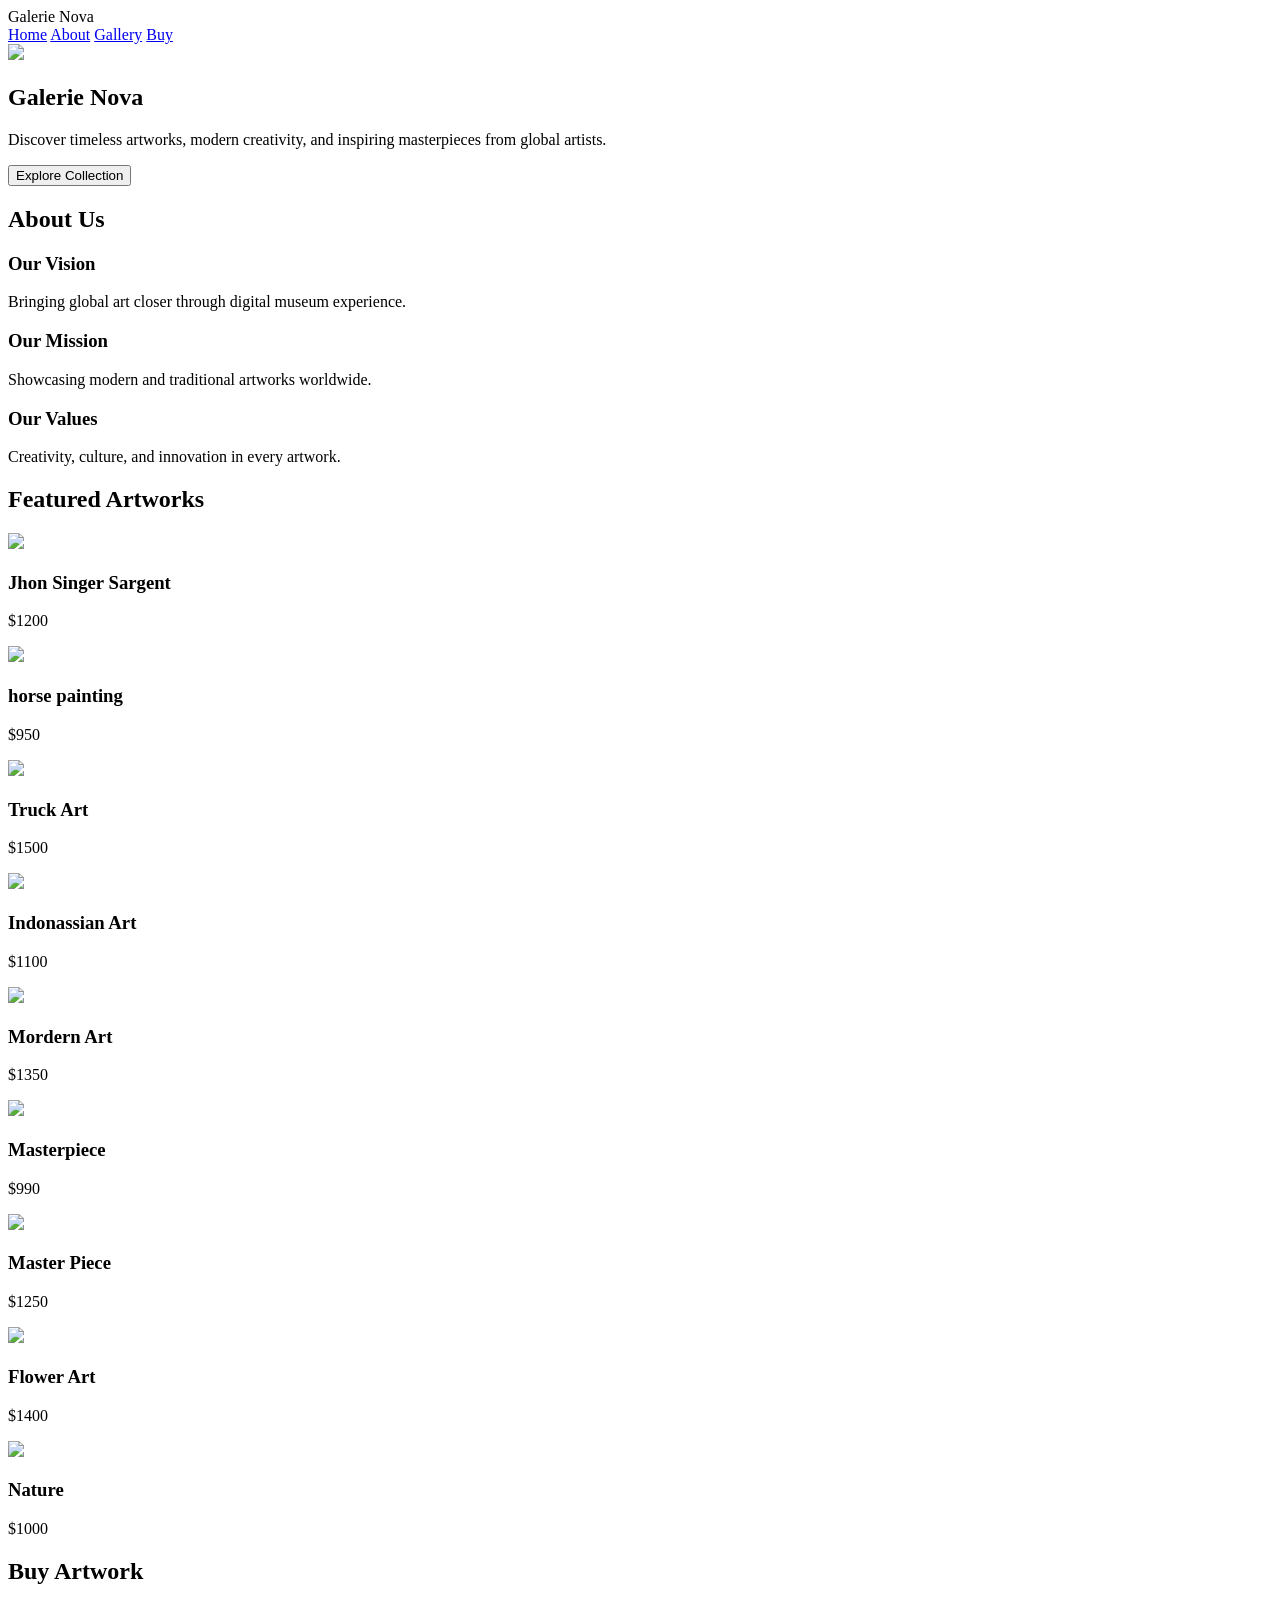
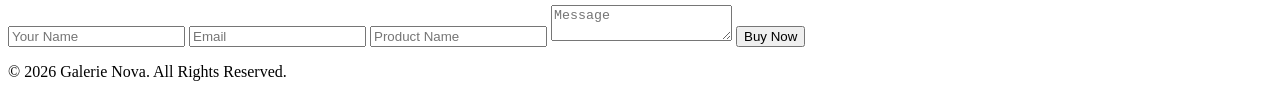
==== index.html @ bc822709 "add  project" ====
<!DOCTYPE html>
<html lang="en">
<head>
<meta charset="UTF-8">
<meta name="viewport" content="width=device-width, initial-scale=1.0">

<title>Galerie Nova</title>

<link href="https://fonts.googleapis.com/css2?family=Poppins:wght@300;400;500&family=Playfair+Display:wght@500;600&display=swap" rel="stylesheet">

<link rel="stylesheet" href="style.css">
</head>

<body>

<!-- NAVBAR -->
<nav class="navbar">

  <div class="logo">Galerie Nova</div>

  <div class="nav-links">
    <a href="#home">Home</a>
    <a href="#about">About</a>
    <a href="#gallery">Gallery</a>
    <a href="#buy">Buy</a>
  </div>

</nav>

<!-- HOME -->
<section class="home" id="home">

  <div class="slider">

  <div class="slide s1">
    <img src="images/home.png">
  </div>
  <div class="slide s2"></div>
  <div class="slide s3"></div>
  <div class="slide s4"></div>

  <div class="overlay">
    <h1>Galerie Nova</h1>
    <p>
      Discover timeless artworks, modern creativity, and inspiring masterpieces from global artists.
    </p>
    <button class="explore-btn" onclick="location.href='#gallery'">Explore Collection</button>
  </div>

</div>

</section>

<!-- ABOUT -->
<section class="about-section" id="about">

  <h2>About Us</h2>

  <div class="about-grid">

    <div class="about-card">
      <h3>Our Vision</h3>
      <p>Bringing global art closer through digital museum experience.</p>
    </div>

    <div class="about-card">
      <h3>Our Mission</h3>
      <p>Showcasing modern and traditional artworks worldwide.</p>
    </div>

    <div class="about-card">
      <h3>Our Values</h3>
      <p>Creativity, culture, and innovation in every artwork.</p>
    </div>

  </div>

</section>

<!-- GALLERY -->
<section class="gallery-section" id="gallery">

  <h2>Featured Artworks</h2>

  <div class="gallery-grid">

    <div class="card">
      <img src="images/pic1.jpg">
      <h3>Jhon Singer Sargent</h3>
      <p>$1200</p>
    </div>

    <div class="card">
      <img src="images/horse.jpg">
      <h3>horse painting</h3>
      <p>$950</p>
    </div>

    <div class="card">
      <img src="images/truck_art.jpg">
      <h3>Truck Art</h3>
      <p>$1500</p>
    </div>

    <div class="card">
      <img src="images/indonessian_art.jpg">
      <h3>Indonassian Art</h3>
      <p>$1100</p>
    </div>

    <div class="card">
      <img src="images/pic3.jpg">
      <h3>Mordern Art</h3>
      <p>$1350</p>
    </div>

    <div class="card">
      <img src="images/pic4.jpg">
      <h3>Masterpiece</h3>
      <p>$990</p>
    </div>

    <div class="card">
      <img src="images/pic5.jpg">
      <h3>Master Piece</h3>
      <p>$1250</p>
    </div>

    <div class="card">
      <img src="images/flower.jpg">
      <h3>Flower Art</h3>
      <p>$1400</p>
    </div>

    <div class="card">
      <img src="images/itlay_Nature.jpg">
      <h3>Nature</h3>
      <p>$1000</p>
    </div>

  </div>

</section>

<!-- BUY -->
<section class="buy-section" id="buy">

  <h2>Buy Artwork</h2>

  <form class="buy-form">
    <input type="text" placeholder="Your Name" required>
    <input type="email" placeholder="Email" required>
    <input type="text" placeholder="Product Name" required>
    <textarea placeholder="Message"></textarea>
    <button type="submit">Buy Now</button>
  </form>

</section>
<!-- FOOTER START -->
<footer class="footer">
  <p>© 2026 Galerie Nova. All Rights Reserved.</p>
</footer>
<!-- FOOTER END -->

</body>
</html>
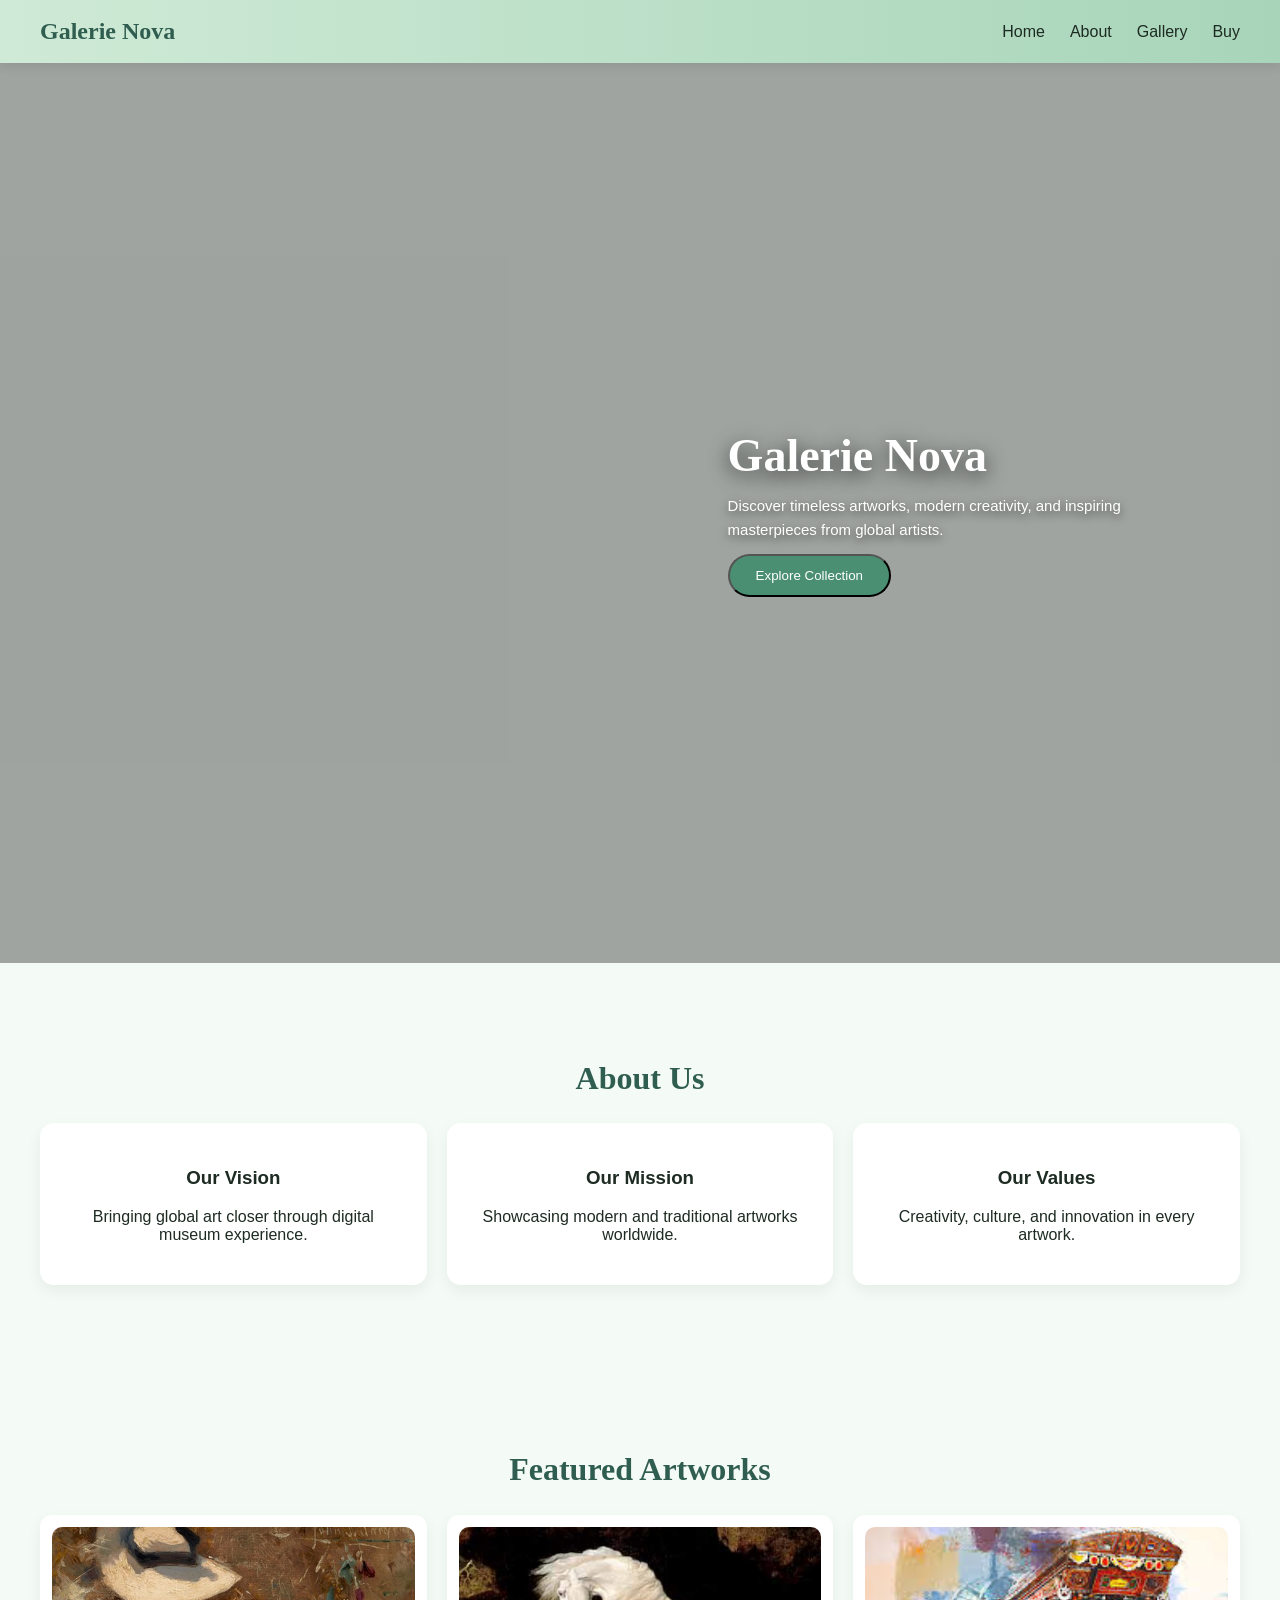
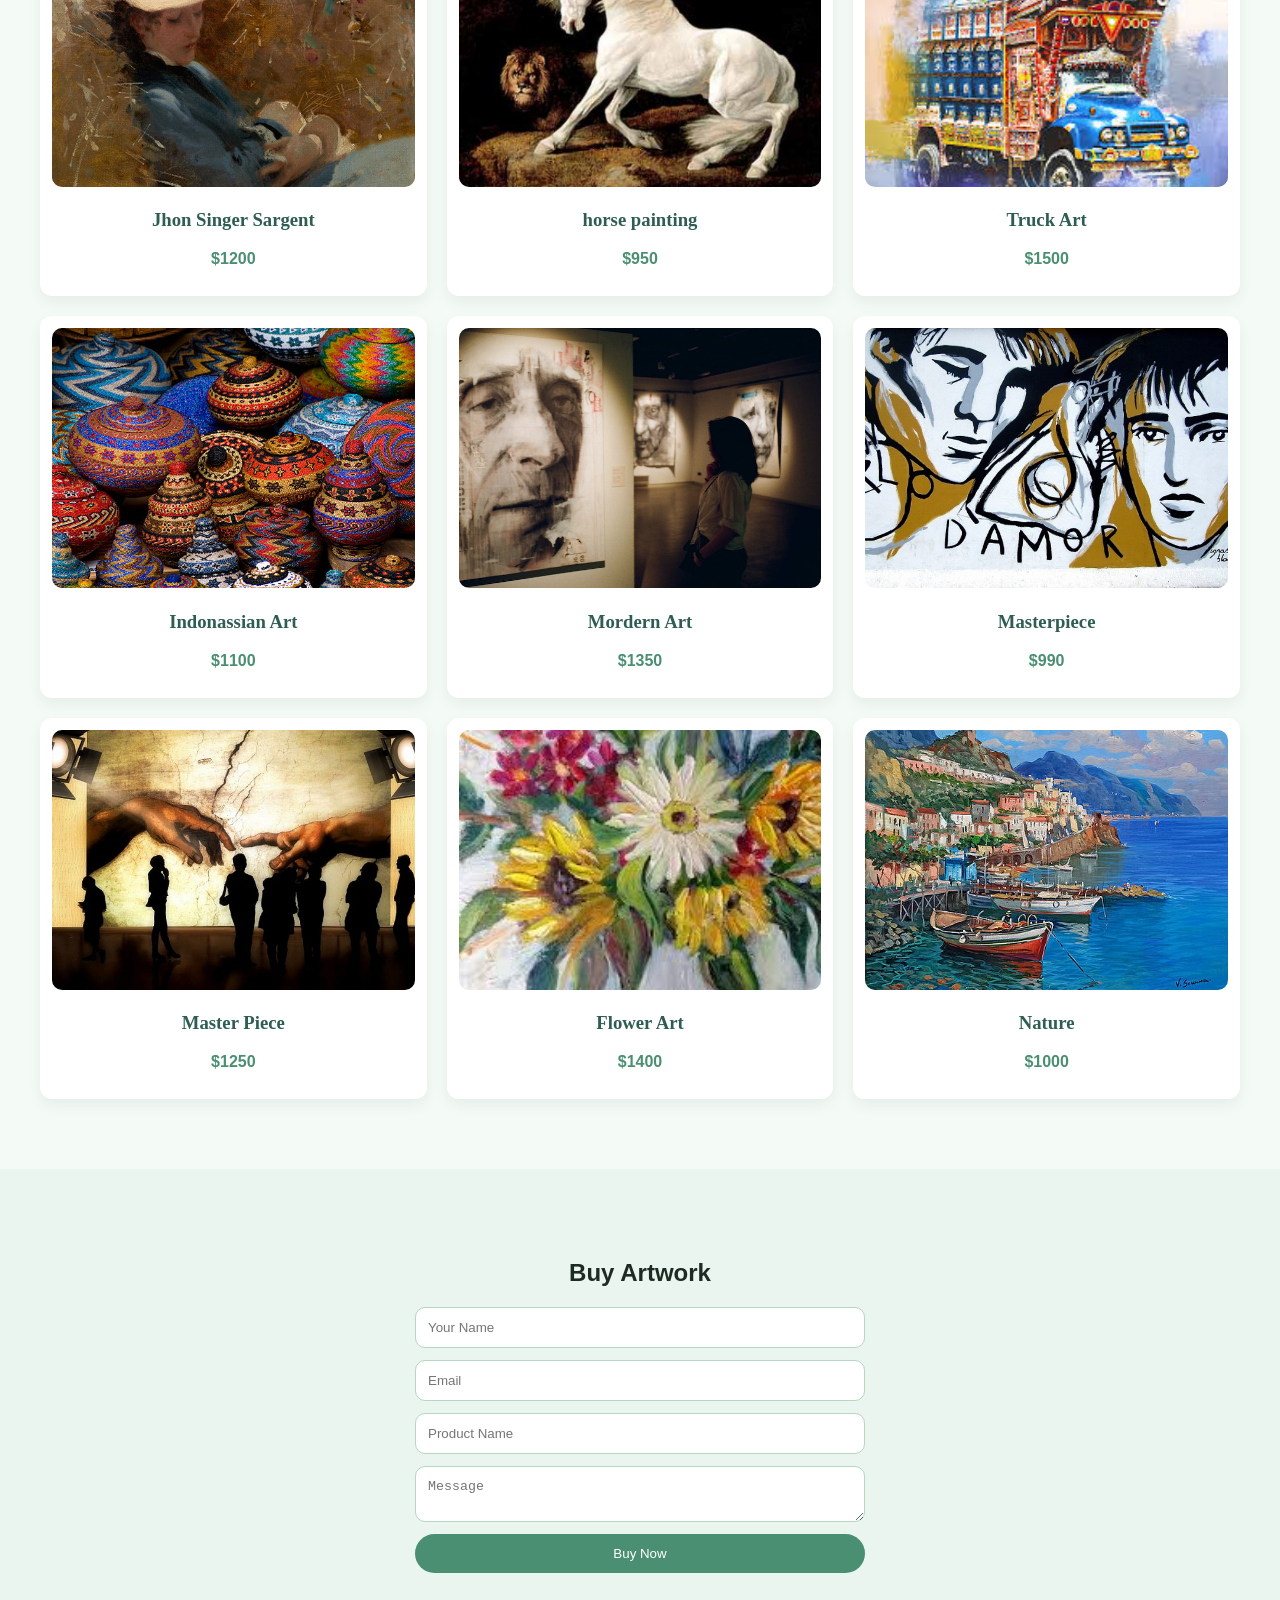
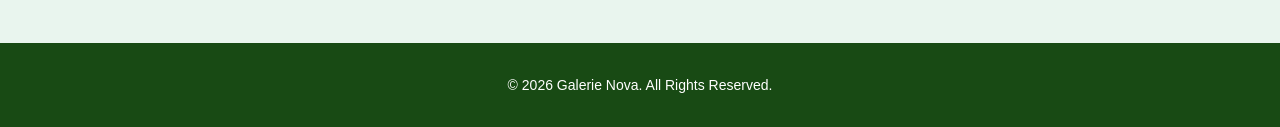
==== commit a219b288: "add folder" ====
--- a/index.html
+++ b/index.html
@@ -27,7 +27,7 @@
 
 </nav>
 
-<!-- HOME -->
+<!-- Home-->
 <section class="home" id="home">
 
   <div class="slider">
@@ -50,8 +50,7 @@
 </div>
 
 </section>
-
-<!-- ABOUT -->
+<!-- About -->
 <section class="about-section" id="about">
 
   <h2>About Us</h2>
@@ -76,8 +75,7 @@
   </div>
 
 </section>
-
-<!-- GALLERY -->
+<!-- Gallery -->
 <section class="gallery-section" id="gallery">
 
   <h2>Featured Artworks</h2>
@@ -142,7 +140,7 @@
 
 </section>
 
-<!-- BUY -->
+<!-- Buy-->
 <section class="buy-section" id="buy">
 
   <h2>Buy Artwork</h2>
@@ -156,11 +154,9 @@
   </form>
 
 </section>
-<!-- FOOTER START -->
+<!-- Footer -->
 <footer class="footer">
   <p>© 2026 Galerie Nova. All Rights Reserved.</p>
 </footer>
-<!-- FOOTER END -->
-
 </body>
 </html>
--- a/style.css
+++ b/style.css
@@ -0,0 +1,304 @@
+html {
+  scroll-behavior: smooth;
+}
+
+body {
+  margin: 0;
+  font-family: 'Poppins', sans-serif;
+  background: #f4fbf6;
+  color: #1d2b22;
+}
+
+/* ================= NAVBAR ================= */
+.navbar {
+  display: flex;
+  justify-content: space-between;
+  align-items: center;
+  padding: 18px 40px;
+  background: linear-gradient(90deg, #cfead6, #a8d5ba);
+  position: sticky;
+  top: 0;
+  z-index: 100;
+  box-shadow: 0 4px 10px rgba(0,0,0,0.08);
+}
+
+.logo {
+  font-family: 'Playfair Display', serif;
+  font-size: 24px;
+  color: #2f5d50;
+  font-weight: bold;
+}
+
+.nav-links {
+  display: flex;
+  gap: 25px;
+}
+
+.nav-links a {
+  text-decoration: none;
+  color: #1d2b22;
+  font-weight: 500;
+  transition: 0.3s;
+}
+
+.nav-links a:hover {
+  color: #4a8f72;
+}
+
+/* ================= HOME ================= */
+.home {
+  height: 100vh;
+}
+
+.slider {
+  position: relative;
+  width: 100%;
+  height: 100%;
+  overflow: hidden;
+}
+
+/* DARK OVERLAY */
+.slider::after {
+  content: "";
+  position: absolute;
+  width: 100%;
+  height: 100%;
+  background: rgba(0,0,0,0.35);
+  top: 0;
+  left: 0;
+  z-index: 1;
+}
+
+/* SLIDES */
+.slide {
+  position: absolute;
+  width: 100%;
+  height: 100%;
+  opacity: 0;
+  animation: fade 16s infinite;
+}
+
+/* 🔥 HOME IMAGES FROM YOUR GALLERY */
+.s1 {
+  background: url('images/pic1.jpg') center/cover;
+  animation-delay: 0s;
+}
+
+.s2 {
+  background: url('images/horse.jpg') center/cover;
+  animation-delay: 4s;
+}
+
+.s3 {
+  background: url('images/truck_art.jpg') center/cover;
+  animation-delay: 8s;
+}
+
+.s4 {
+  background: url('images/indonessian_art.jpg') center/cover;
+  animation-delay: 12s;
+}
+
+/* FADE ANIMATION */
+@keyframes fade {
+  0% {opacity: 0;}
+  10% {opacity: 1;}
+  25% {opacity: 1;}
+  35% {opacity: 0;}
+  100% {opacity: 0;}
+}
+
+/* OVERLAY CONTENT */
+.overlay {
+  position: absolute;
+  top: 50%;
+  right: 8%;
+  transform: translateY(-50%);
+  color: white;
+  max-width: 450px;
+  z-index: 2;
+}
+
+.overlay h1 {
+  font-family: 'Playfair Display', serif;
+  font-size: 46px;
+  margin: 0;
+  text-shadow: 0 5px 20px rgba(0,0,0,0.7);
+}
+
+.overlay p {
+  font-size: 15px;
+  margin: 12px 0;
+  line-height: 1.6;
+  text-shadow: 0 3px 10px rgba(0,0,0,0.6);
+}
+
+/* BUTTON */
+.explore-btn {
+  display: inline-block;
+  background: #4a8f72;
+  color: white;
+  text-decoration: none;
+  padding: 12px 26px;
+  border-radius: 30px;
+  transition: 0.3s;
+}
+
+.explore-btn:hover {
+  background: #3b6f59;
+  transform: translateY(-3px);
+}
+
+/* ================= ABOUT ================= */
+.about-section {
+  padding: 70px 40px;
+  text-align: center;
+}
+
+.about-section h2 {
+  font-family: 'Playfair Display', serif;
+  color: #2f5d50;
+  font-size: 32px;
+}
+
+.about-grid {
+  display: grid;
+  grid-template-columns: repeat(3, 1fr);
+  gap: 20px;
+  margin-top: 25px;
+}
+
+.about-card {
+  background: white;
+  padding: 25px;
+  border-radius: 14px;
+  box-shadow: 0 6px 15px rgba(0,0,0,0.06);
+  transition: 0.3s;
+}
+
+.about-card:hover {
+  transform: translateY(-6px);
+}
+
+/* ================= GALLERY ================= */
+.gallery-section {
+  padding: 70px 40px;
+  text-align: center;
+}
+
+.gallery-section h2 {
+  font-family: 'Playfair Display', serif;
+  color: #2f5d50;
+  font-size: 32px;
+}
+
+.gallery-grid {
+  display: grid;
+  grid-template-columns: repeat(3, 1fr);
+  gap: 20px;
+  margin-top: 25px;
+}
+
+.card {
+  background: white;
+  padding: 12px;
+  border-radius: 12px;
+  box-shadow: 0 6px 15px rgba(0,0,0,0.06);
+  transition: 0.3s;
+}
+
+.card:hover {
+  transform: translateY(-6px);
+}
+
+.card img {
+  width: 100%;
+  height: 260px; /* increased */
+  object-fit: cover;
+  border-radius: 10px;
+}
+
+.card h3 {
+  font-family: 'Playfair Display', serif;
+  color: #2f5d50;
+}
+
+.card p {
+  color: #4a8f72;
+  font-weight: bold;
+}
+
+/* ================= BUY ================= */
+.buy-section {
+  background: #e9f5ee;
+  padding: 70px 40px;
+  text-align: center;
+}
+
+.buy-form {
+  display: flex;
+  flex-direction: column;
+  max-width: 450px;
+  margin: auto;
+  gap: 12px;
+}
+
+.buy-form input,
+.buy-form textarea {
+  padding: 12px;
+  border-radius: 10px;
+  border: 1px solid #b7d6c4;
+}
+
+.buy-form button {
+  background: #4a8f72;
+  color: white;
+  border: none;
+  padding: 12px;
+  border-radius: 30px;
+  cursor: pointer;
+}
+
+/* ================= RESPONSIVE ================= */
+@media(max-width: 900px) {
+  .about-grid,
+  .gallery-grid {
+    grid-template-columns: repeat(2, 1fr);
+  }
+}
+
+@media(max-width: 768px) {
+
+  .navbar {
+    flex-direction: column;
+    gap: 10px;
+  }
+
+  .nav-links {
+    flex-direction: column;
+    gap: 10px;
+  }
+
+  .overlay {
+    right: 5%;
+    max-width: 90%;
+    text-align: center;
+  }
+
+  .overlay h1 {
+    font-size: 28px;
+  }
+
+  .about-grid,
+  .gallery-grid {
+    grid-template-columns: 1fr;
+  }
+}
+.footer {
+    text-align: center;
+    padding: 20px;
+    background: #184a14;
+    color: #fff;
+    font-family: 'Poppins', sans-serif;
+    font-size: 14px;
+}
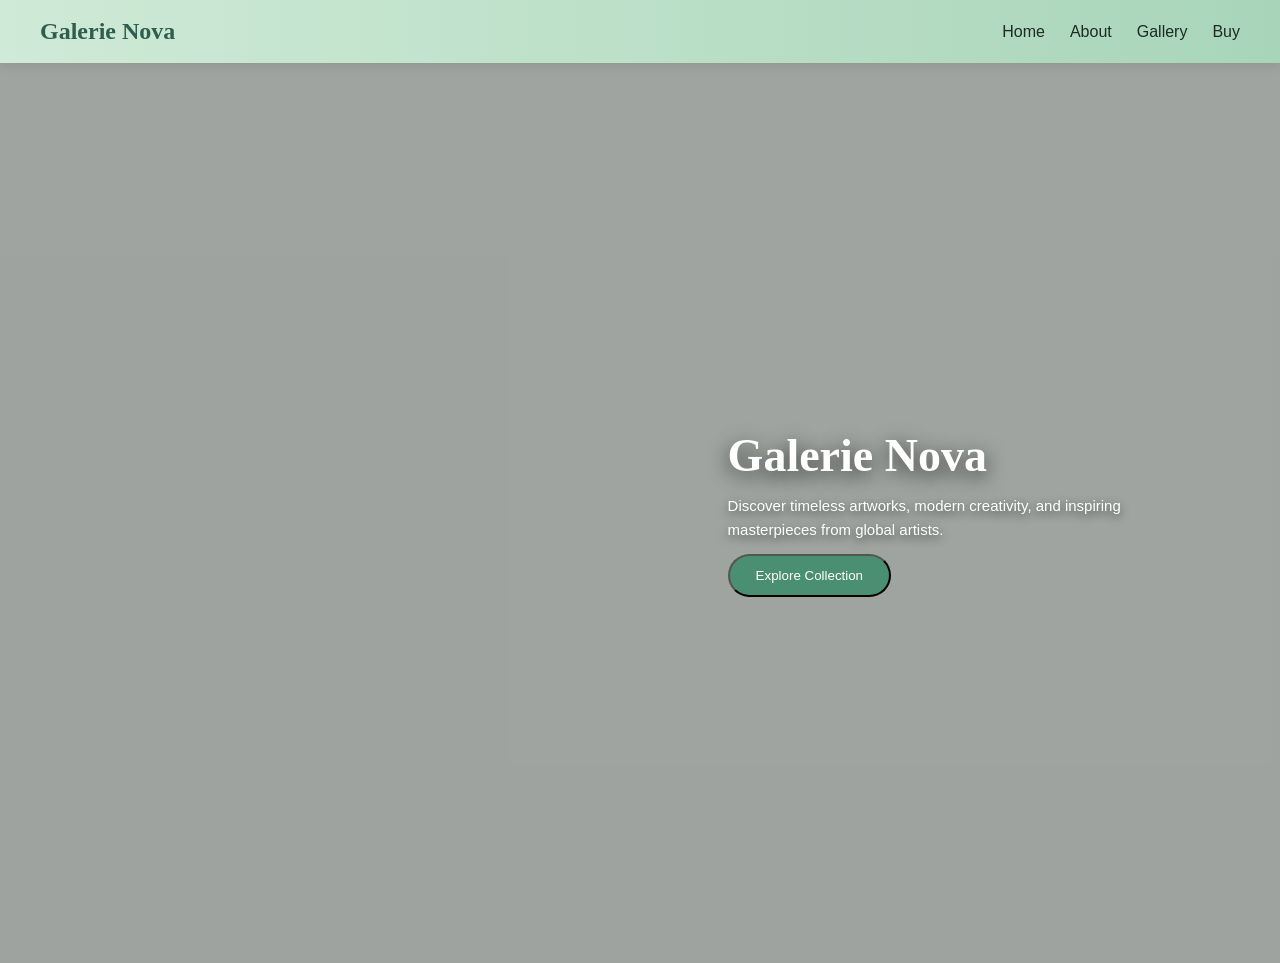
==== commit ec374bc8: "add changes" ====
--- a/index.html
+++ b/index.html
@@ -3,11 +3,12 @@
 <head>
 <meta charset="UTF-8">
 <meta name="viewport" content="width=device-width, initial-scale=1.0">
+<title>Galerie Nova - Home</title>
 
-<title>Galerie Nova</title>
-
+<!-- Google Fonts -->
 <link href="https://fonts.googleapis.com/css2?family=Poppins:wght@300;400;500&family=Playfair+Display:wght@500;600&display=swap" rel="stylesheet">
 
+<!-- CSS -->
 <link rel="stylesheet" href="style.css">
 </head>
 
@@ -15,148 +16,48 @@
 
 <!-- NAVBAR -->
 <nav class="navbar">
-
   <div class="logo">Galerie Nova</div>
-
   <div class="nav-links">
-    <a href="#home">Home</a>
-    <a href="#about">About</a>
-    <a href="#gallery">Gallery</a>
-    <a href="#buy">Buy</a>
+    <a href="index.html">Home</a>
+    <a href="about.html">About</a>
+    <a href="gallery.html">Gallery</a>
+    <a href="buy.html">Buy</a>
   </div>
-
 </nav>
 
-<!-- Home-->
-<section class="home" id="home">
-
+<!-- HOME SECTION -->
+<section class="home">
   <div class="slider">
 
-  <div class="slide s1">
-    <img src="images/home.png">
-  </div>
-  <div class="slide s2"></div>
-  <div class="slide s3"></div>
-  <div class="slide s4"></div>
+    <!-- Slides -->
+    <div class="slide s1"></div>
+    <div class="slide s2"></div>
+    <div class="slide s3"></div>
+    <div class="slide s4"></div>
 
-  <div class="overlay">
-    <h1>Galerie Nova</h1>
-    <p>
-      Discover timeless artworks, modern creativity, and inspiring masterpieces from global artists.
-    </p>
-    <button class="explore-btn" onclick="location.href='#gallery'">Explore Collection</button>
-  </div>
-
-</div>
-
-</section>
-<!-- About -->
-<section class="about-section" id="about">
-
-  <h2>About Us</h2>
-
-  <div class="about-grid">
-
-    <div class="about-card">
-      <h3>Our Vision</h3>
-      <p>Bringing global art closer through digital museum experience.</p>
-    </div>
-
-    <div class="about-card">
-      <h3>Our Mission</h3>
-      <p>Showcasing modern and traditional artworks worldwide.</p>
-    </div>
-
-    <div class="about-card">
-      <h3>Our Values</h3>
-      <p>Creativity, culture, and innovation in every artwork.</p>
+    <!-- Overlay Content -->
+    <div class="overlay">
+      <h1>Galerie Nova</h1>
+      <p>
+        Discover timeless artworks, modern creativity, and inspiring masterpieces from global artists.
+      </p>
+      <button class="explore-btn">Explore Collection</button>
     </div>
 
   </div>
-
-</section>
-<!-- Gallery -->
-<section class="gallery-section" id="gallery">
-
-  <h2>Featured Artworks</h2>
-
-  <div class="gallery-grid">
-
-    <div class="card">
-      <img src="images/pic1.jpg">
-      <h3>Jhon Singer Sargent</h3>
-      <p>$1200</p>
-    </div>
-
-    <div class="card">
-      <img src="images/horse.jpg">
-      <h3>horse painting</h3>
-      <p>$950</p>
-    </div>
-
-    <div class="card">
-      <img src="images/truck_art.jpg">
-      <h3>Truck Art</h3>
-      <p>$1500</p>
-    </div>
-
-    <div class="card">
-      <img src="images/indonessian_art.jpg">
-      <h3>Indonassian Art</h3>
-      <p>$1100</p>
-    </div>
-
-    <div class="card">
-      <img src="images/pic3.jpg">
-      <h3>Mordern Art</h3>
-      <p>$1350</p>
-    </div>
-
-    <div class="card">
-      <img src="images/pic4.jpg">
-      <h3>Masterpiece</h3>
-      <p>$990</p>
-    </div>
-
-    <div class="card">
-      <img src="images/pic5.jpg">
-      <h3>Master Piece</h3>
-      <p>$1250</p>
-    </div>
-
-    <div class="card">
-      <img src="images/flower.jpg">
-      <h3>Flower Art</h3>
-      <p>$1400</p>
-    </div>
-
-    <div class="card">
-      <img src="images/itlay_Nature.jpg">
-      <h3>Nature</h3>
-      <p>$1000</p>
-    </div>
-
-  </div>
-
 </section>
 
-<!-- Buy-->
-<section class="buy-section" id="buy">
-
-  <h2>Buy Artwork</h2>
-
-  <form class="buy-form">
-    <input type="text" placeholder="Your Name" required>
-    <input type="email" placeholder="Email" required>
-    <input type="text" placeholder="Product Name" required>
-    <textarea placeholder="Message"></textarea>
-    <button type="submit">Buy Now</button>
-  </form>
-
-</section>
-<!-- Footer -->
-<footer class="footer">
-  <p>© 2026 Galerie Nova. All Rights Reserved.</p>
-</footer>
+<!-- JS INSIDE PAGE -->
+<script>
+document.querySelector('.explore-btn').addEventListener('click', function() {
+  window.location.href = "gallery.html";
+});
+</script>
+<script>
+function handleForm(e) {
+  e.preventDefault();
+  alert("Order placed for: " + name);
+}
+</script>
 </body>
 </html>
--- a/style.css
+++ b/style.css
@@ -9,7 +9,7 @@
   color: #1d2b22;
 }
 
-/* ================= NAVBAR ================= */
+/* === NavBar === */
 .navbar {
   display: flex;
   justify-content: space-between;
@@ -45,7 +45,7 @@
   color: #4a8f72;
 }
 
-/* ================= HOME ================= */
+/* == HOME ==*/
 .home {
   height: 100vh;
 }
@@ -78,7 +78,7 @@
   animation: fade 16s infinite;
 }
 
-/* 🔥 HOME IMAGES FROM YOUR GALLERY */
+/* HOME IMAGES */
 .s1 {
   background: url('images/pic1.jpg') center/cover;
   animation-delay: 0s;
@@ -99,7 +99,7 @@
   animation-delay: 12s;
 }
 
-/* FADE ANIMATION */
+/* ANIMATION */
 @keyframes fade {
   0% {opacity: 0;}
   10% {opacity: 1;}
@@ -108,7 +108,7 @@
   100% {opacity: 0;}
 }
 
-/* OVERLAY CONTENT */
+/* OVERLAY */
 .overlay {
   position: absolute;
   top: 50%;
@@ -149,7 +149,7 @@
   transform: translateY(-3px);
 }
 
-/* ================= ABOUT ================= */
+/*== ABOUT ==*/
 .about-section {
   padding: 70px 40px;
   text-align: center;
@@ -180,7 +180,7 @@
   transform: translateY(-6px);
 }
 
-/* ================= GALLERY ================= */
+/* === GALLERY ==== */
 .gallery-section {
   padding: 70px 40px;
   text-align: center;
@@ -228,7 +228,7 @@
   font-weight: bold;
 }
 
-/* ================= BUY ================= */
+/* ===BUY === */
 .buy-section {
   background: #e9f5ee;
   padding: 70px 40px;
@@ -259,7 +259,7 @@
   cursor: pointer;
 }
 
-/* ================= RESPONSIVE ================= */
+/* === RESPONSIVE === */
 @media(max-width: 900px) {
   .about-grid,
   .gallery-grid {
@@ -294,6 +294,7 @@
     grid-template-columns: 1fr;
   }
 }
+/* === Footer === */
 .footer {
     text-align: center;
     padding: 20px;
